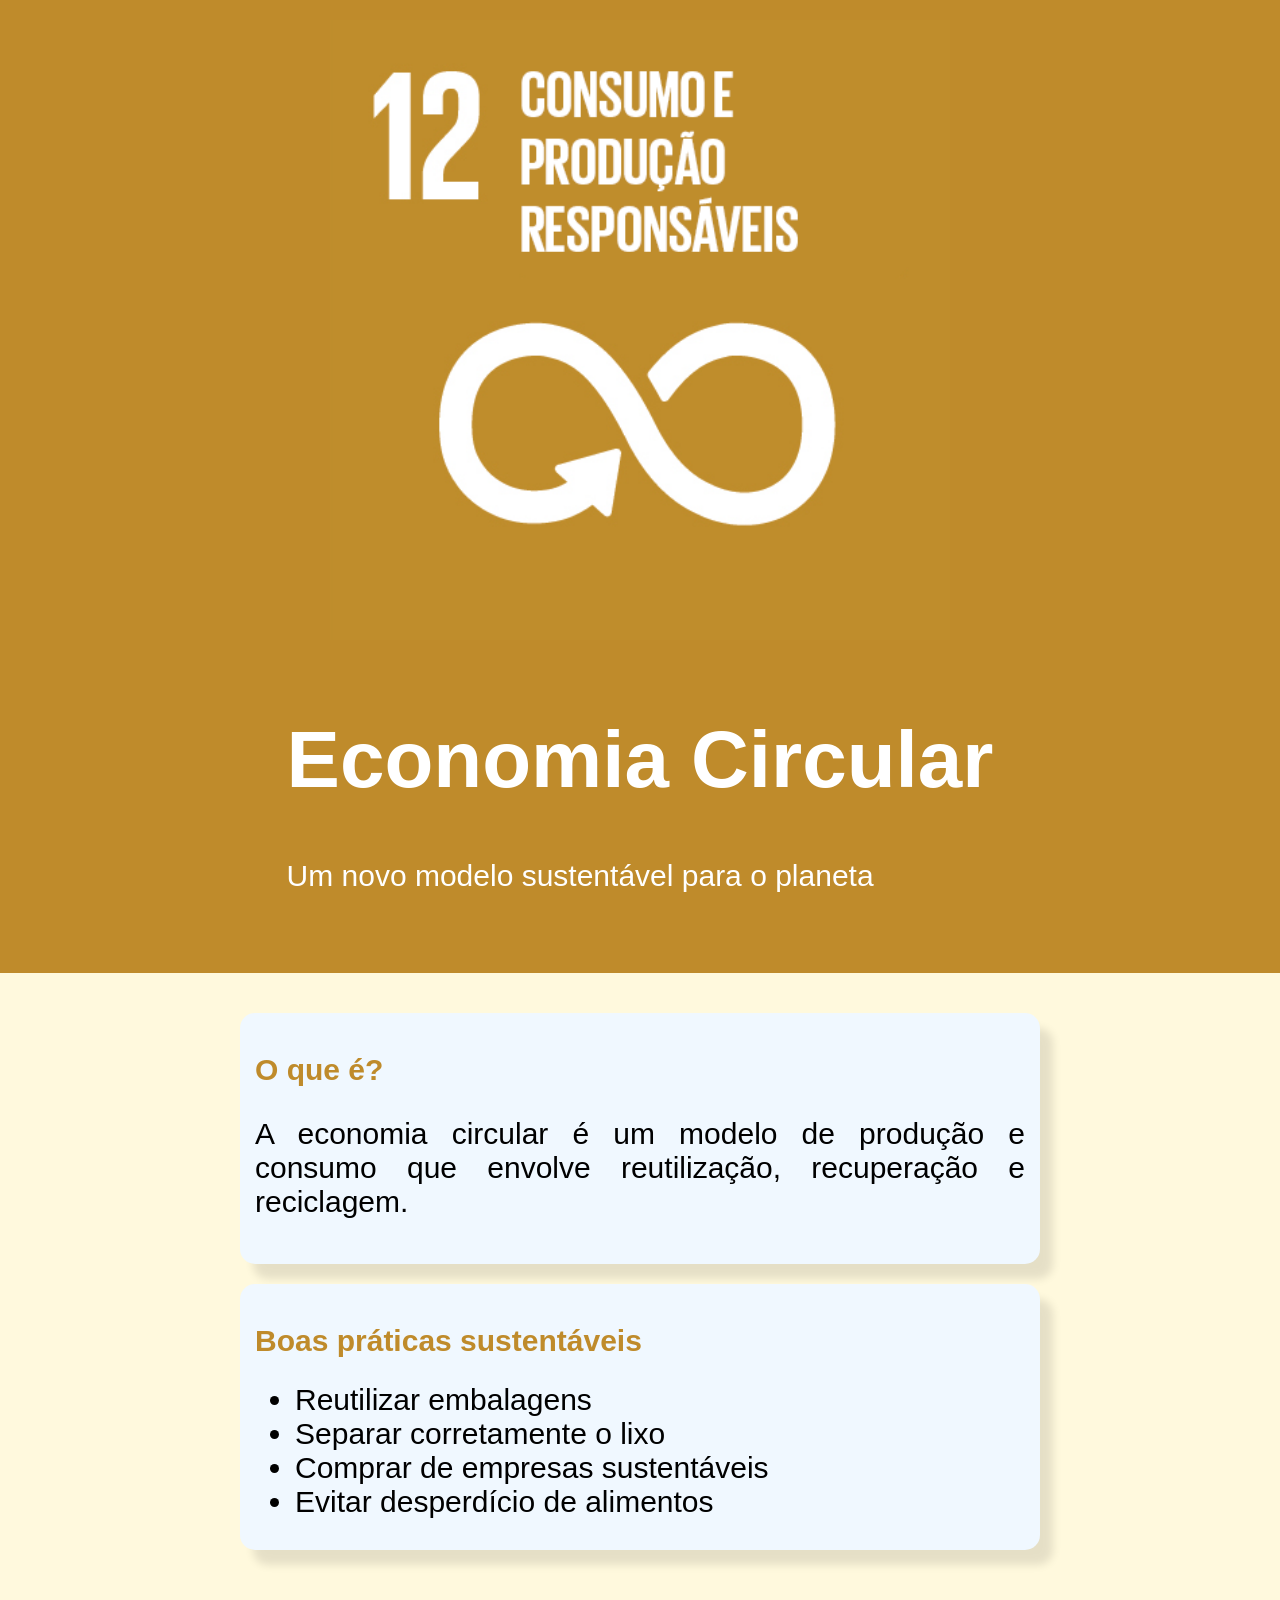
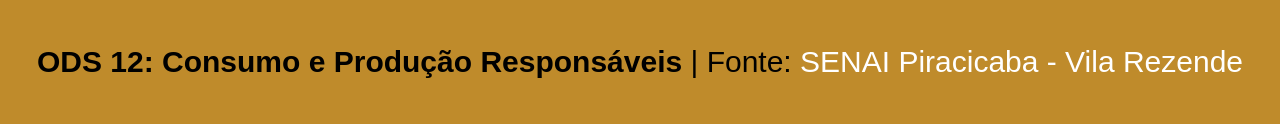
==== index.html @ 4c3a1b23 "nova atividade" ====
<!DOCTYPE html>
<html lang="pr-BR">
<head>
    <meta charset="UTF-8">
    <meta name="viewport" content="width=device-width, initial-scale=1.0">
    <title>ODS 12</title>
    <link rel="stylesheet" href="css/index.css">
</head>
<body>
    <header>
        <div class="header-content"> 
            <img src="imagens/ODS12.png" alt="Imagem de ODS 12">
            <div class="header-text">
                <h1> <a target="_blank" href="https://www.sp.senai.br/noticia/aluna-do-senai-sp-cria-marca-vencedora-para-o-ods-18-da-onu-sobre-igualdade-etnico-racial">
                    Economia Circular
                </a>
                </h1>
                <p>Um novo modelo sustentável para o planeta</p>

            </div>

        </div>
    </header>

    <!-- Tag section diz respeito a uma seção do site -->
     <section>
        <article>
            <h2>O que é?</h2>
            <p>A economia circular é um modelo de produção e consumo
                que envolve reutilização, recuperação e reciclagem.
            </p>
        </article>

        <article>
            <h2>Boas práticas sustentáveis</h2>
            <ul>
                <li>Reutilizar embalagens</li>
                <li>Separar corretamente o lixo</li>
                <li>Comprar de empresas sustentáveis</li>
                <li>Evitar desperdício de alimentos</li>
            </ul>
        </article>
     </section>

     <footer>
        <p>
            <strong>
                ODS 12: Consumo e Produção Responsáveis
            </strong>
            | Fonte: 
            <a target="_blank" href="https://www.sp.senai.br/unidade/piracicabavila/">
                SENAI Piracicaba - Vila Rezende
            </a>
        </p>
     </footer>
</body>
</html>
---- css/index.css ----
body {
    background-color: rgb(255, 249, 221);
    font-family: 'Segoe UI', Tahoma, Geneva, Verdana, sans-serif;
    margin: 0%;
    padding: 0%;
}

header {
    background-color: #bf8b2b;
    color: white;
    padding: 20px;
}

.header-content {
  display: flex;
  align-items: center;/* alinha na vertical*/
  justify-content: center; /*alinha na horizontal*/ 
  gap: 20px; /*espaçamento interno*/
  flex-wrap: wrap; /*quebra a linha e ajusta*/

}

.header-text {
    margin-bottom: 30px;
}

h1 {
    font-size: 70px;
    text-align: center;
}

p {
    font-size: 20px;
}


img {
    width: 33%;
    height: auto;
}

a {
    text-decoration: none;
    color: white;
}

a:hover {
    text-decoration: underline;
}


section {
    padding: 20px;
    max-width: 800px;
    margin: 0 auto;
    text-align: justify;
}

article {
    background-color: aliceblue;
    padding: 15px;
    border-radius: 15px;
    margin-top: 20px;
    box-shadow: 13px 15px 8px rgba(0, 0, 0, 0.1);
}

h2 {
    color: #bf8b2b;
    font-size: 30px;
}
ul {
    margin-top: 10px;
    padding-left: 40px;
}

li {
    font-size: 30px;
}

footer {
    background-color: #bf8b2b;
    padding: 15px;
    text-align: center;
    margin-top: 30px;
    font-size: 20px;
}








/*Para celulares*/
@media (min-width: 768px) {
    img {
        width: 50%;
    }
    h1 {
        font-size: 80px;
    }
    p {
        font-size: 30px;
    }
}
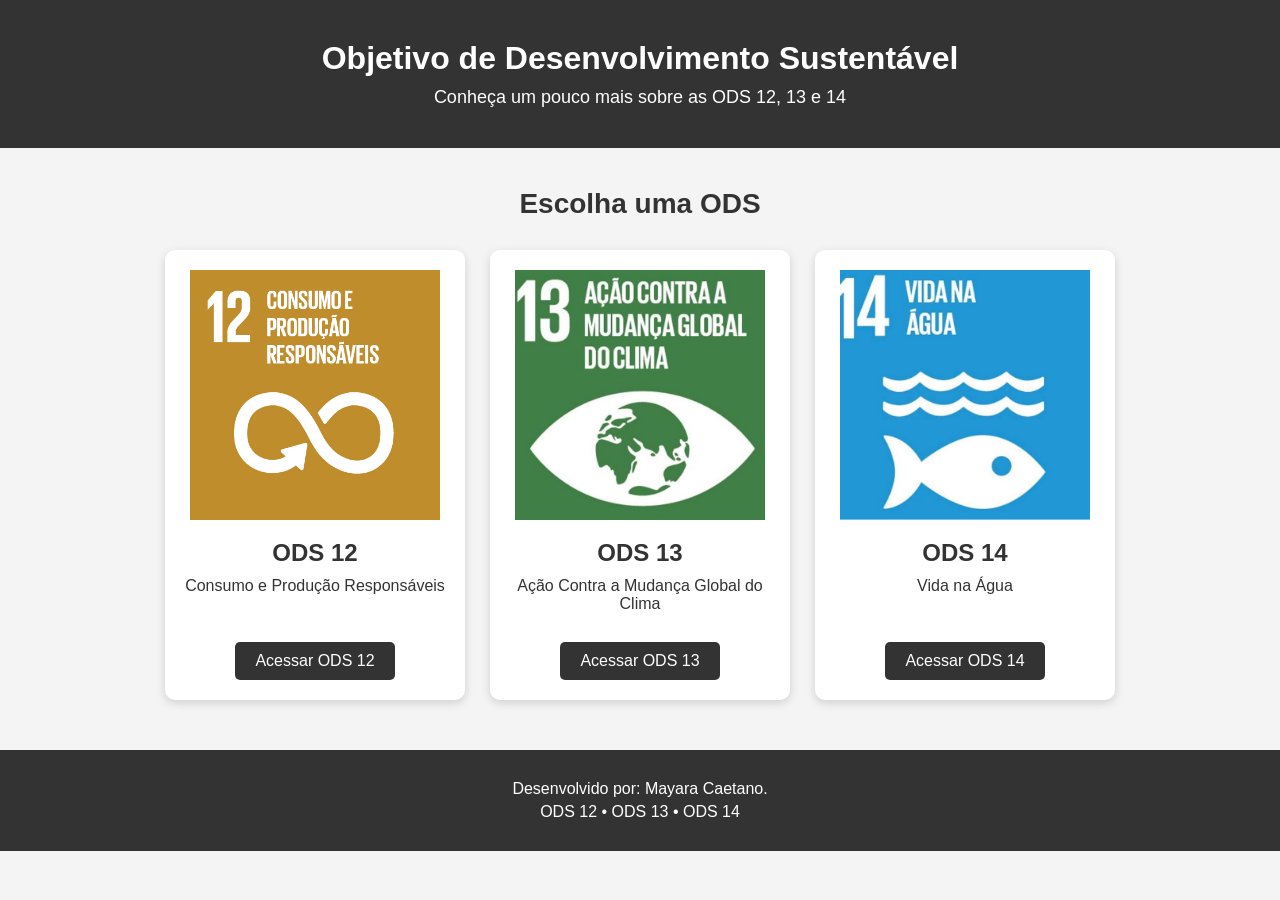
==== commit f442b4e2: "Nova atividade" ====
--- a/index.html
+++ b/index.html
@@ -1,57 +1,197 @@
 <!DOCTYPE html>
-<html lang="pr-BR">
+<html lang="pt-BR">
+
 <head>
     <meta charset="UTF-8">
     <meta name="viewport" content="width=device-width, initial-scale=1.0">
-    <title>ODS 12</title>
-    <link rel="stylesheet" href="css/index.css">
+    <title>ODS - Sustentabilidade</title>
+
+    <style>
+
+        * {
+            margin: 0;
+            padding: 0;
+            box-sizing: border-box;
+        }
+
+        body {
+            font-family: Arial, sans-serif;
+            background-color: #f4f4f4;
+            color: #333;
+        }
+
+        /* Cabeçalho */
+
+        header {
+            background-color: #333;
+            color: white;
+            text-align: center;
+            padding: 40px 20px;
+        }
+
+        header h1 {
+            font-size: 32px;
+            margin-bottom: 10px;
+        }
+
+        header p {
+            font-size: 18px;
+        }
+
+        /* Conteúdo */
+
+        main {
+            width: 90%;
+            max-width: 1100px;
+            margin: 40px auto;
+        }
+
+        main h2 {
+            text-align: center;
+            margin-bottom: 30px;
+            font-size: 28px;
+        }
+
+        /* Cards das ODS */
+
+        .ods-container {
+            display: flex;
+            justify-content: center;
+            gap: 25px;
+            flex-wrap: wrap;
+        }
+
+        .ods-card {
+            background-color: white;
+            width: 300px;
+            padding: 20px;
+            text-align: center;
+            border-radius: 10px;
+
+            box-shadow: 0 3px 10px rgba(0, 0, 0, 0.15);
+
+            transition: 0.3s;
+        }
+
+        .ods-card:hover {
+            transform: translateY(-5px);
+        }
+
+        .ods-card img {
+            width: 100%;
+            max-width: 250px;
+            height: 250px;
+            object-fit: cover;
+            margin-bottom: 15px;
+        }
+
+        .ods-card h3 {
+            font-size: 24px;
+            margin-bottom: 10px;
+        }
+
+        .ods-card p {
+            min-height: 45px;
+            margin-bottom: 20px;
+        }
+
+        /* Botão */
+
+        .ods-card a {
+            display: inline-block;
+            background-color: #333;
+            color: white;
+
+            text-decoration: none;
+
+            padding: 10px 20px;
+            border-radius: 5px;
+        }
+
+        .ods-card a:hover {
+            background-color: #555;
+        }
+
+        /* Rodapé */
+
+        footer {
+            background-color: #333;
+            color: white;
+            text-align: center;
+            padding: 25px;
+            margin-top: 50px;
+        }
+
+        footer p {
+            margin: 5px;
+        }
+
+    </style>
+
 </head>
+
 <body>
+
     <header>
-        <div class="header-content"> 
-            <img src="imagens/ODS12.png" alt="Imagem de ODS 12">
-            <div class="header-text">
-                <h1> <a target="_blank" href="https://www.sp.senai.br/noticia/aluna-do-senai-sp-cria-marca-vencedora-para-o-ods-18-da-onu-sobre-igualdade-etnico-racial">
-                    Economia Circular
-                </a>
-                </h1>
-                <p>Um novo modelo sustentável para o planeta</p>
-
-            </div>
-
-        </div>
+        <h1>Objetivo de Desenvolvimento Sustentável</h1>
+        <p>
+            Conheça um pouco mais sobre as ODS 12, 13 e 14
+        </p>
     </header>
 
-    <!-- Tag section diz respeito a uma seção do site -->
-     <section>
-        <article>
-            <h2>O que é?</h2>
-            <p>A economia circular é um modelo de produção e consumo
-                que envolve reutilização, recuperação e reciclagem.
-            </p>
-        </article>
+    <main>
+        <h2>Escolha uma ODS</h2>
+        <section class="ods-container">
+            <!-- ODS 12 -->
+            <article class="ods-card">
+                <img src="imagens/ODS12.png" alt="ODS 12">
+                <h3>ODS 12</h3>
+                <p>
+                    Consumo e Produção Responsáveis
+                </p>
+                <a target="_blank" href="ODS12.html">
+                    Acessar ODS 12
+                </a><br>
+            </article>
+            <!-- ODS 13 -->
 
-        <article>
-            <h2>Boas práticas sustentáveis</h2>
-            <ul>
-                <li>Reutilizar embalagens</li>
-                <li>Separar corretamente o lixo</li>
-                <li>Comprar de empresas sustentáveis</li>
-                <li>Evitar desperdício de alimentos</li>
-            </ul>
-        </article>
-     </section>
+            <article class="ods-card">
+                <img src="imagens/ods13.webp" alt="ODS 13">
+                <h3>ODS 13</h3>
+                <p>
+                    Ação Contra a Mudança Global do Clima
+                </p>
+                <a target="_blank" href="ODS13.html">
+                    Acessar ODS 13
+                </a><br>
+            </article>
+            <!-- ODS 14 -->
 
-     <footer>
+            <article class="ods-card">
+                <img src="imagens/ods14.webp" alt="ODS 14">
+                <h3>ODS 14</h3>
+                <p>
+                    Vida na Água
+                </p>
+                <a target="_blank" href="ODS14.html">
+                    Acessar ODS 14
+                </a><br>
+            </article>
+        </section>
+    </main>
+
+
+    <footer>
         <p>
-            <strong>
-                ODS 12: Consumo e Produção Responsáveis
-            </strong>
-            | Fonte: 
-            <a target="_blank" href="https://www.sp.senai.br/unidade/piracicabavila/">
-                SENAI Piracicaba - Vila Rezende
-            </a>
+            Desenvolvido por: Mayara Caetano.
         </p>
-     </footer>
+
+        <p>
+            ODS 12 • ODS 13 • ODS 14
+        </p>
+
+    </footer>
+
 </body>
-</html>  +
+</html>
